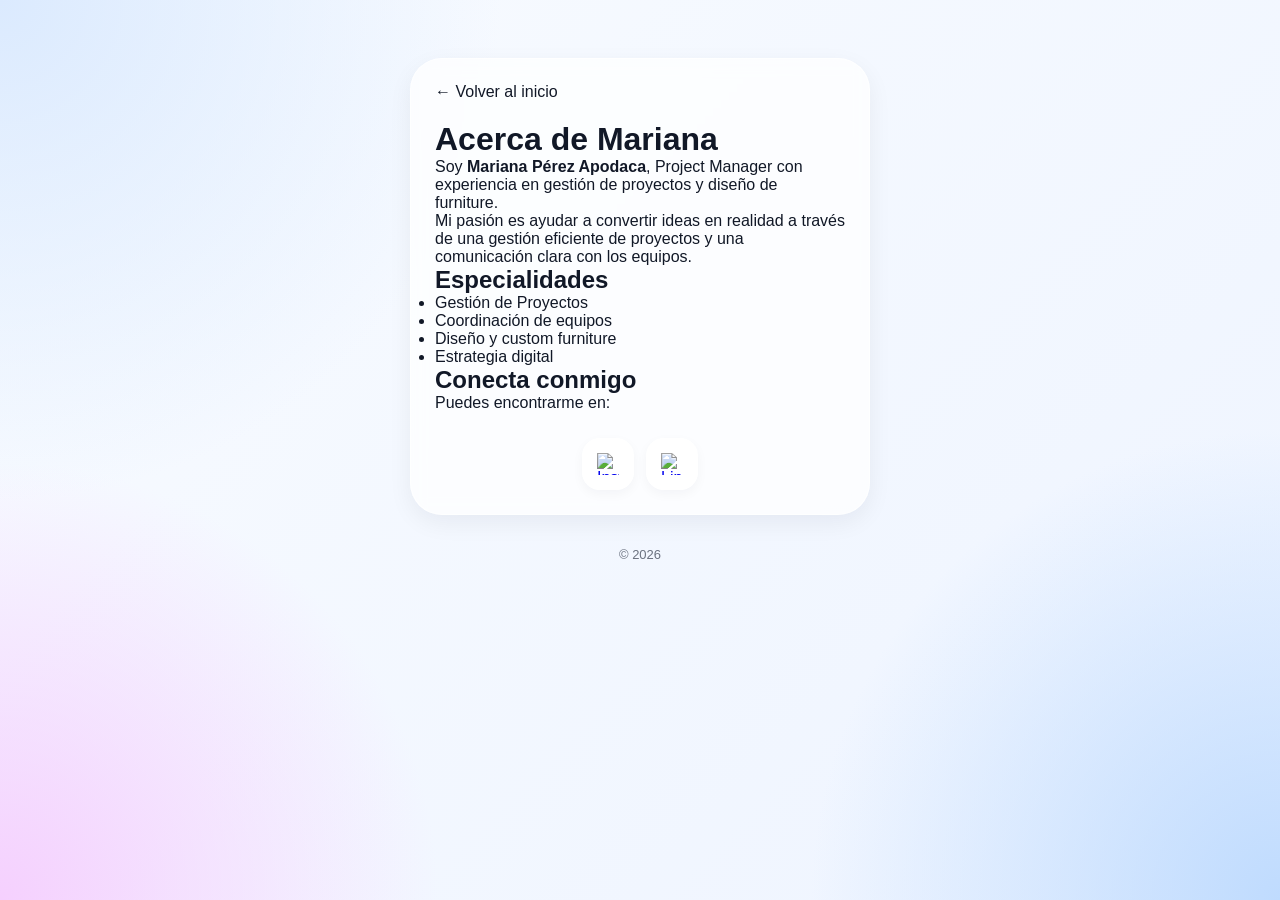
==== acerca-de.html @ c3154f87 "Add about page (acerca-de.html)" ====
<!DOCTYPE html>
<html lang="es">
<head>

<meta charset="UTF-8">
<meta name="viewport" content="width=device-width, initial-scale=1">

<title>Acerca de Mariana Pérez - Project Manager</title>

<meta name="description" content="Conoce más sobre Mariana Pérez Apodaca, Project Manager especializada en furniture design.">

<meta name="theme-color" content="#eef4ff">

<meta property="og:title" content="Acerca de Mariana | Project Manager">
<meta property="og:description" content="Conoce más sobre Mariana Pérez Apodaca, especialista en gestión de proyectos de furniture.">
<meta property="og:image" content="https://marianaperezarq.github.io/assets/img/mariana96.png">
<meta property="og:url" content="https://marianaperezarq.github.io/acerca-de.html">
<meta property="og:type" content="website">

<link rel="canonical" href="https://marianaperezarq.github.io/acerca-de.html">

<link rel="icon" href="/assets/img/favicon.ico">

<link
rel="preload"
href="/assets/font/PlusJakartaSans-Regular.woff2"
as="font"
type="font/woff2"
crossorigin>

<link
rel="preload"
href="style.css"
as="style"
onload="this.onload=null;this.rel='stylesheet'">

<noscript>
<link rel="stylesheet" href="style.css">
</noscript>

</head>

<body>

<div class="bg"></div>

<div class="container">

<div class="card reveal">

<a href="/" style="text-decoration: none; color: inherit; margin-bottom: 20px; display: inline-block;">
← Volver al inicio
</a>

<h1>Acerca de Mariana</h1>

<p>
Soy <strong>Mariana Pérez Apodaca</strong>, Project Manager con experiencia en gestión de proyectos y diseño de furniture.
</p>

<p>
Mi pasión es ayudar a convertir ideas en realidad a través de una gestión eficiente de proyectos y una comunicación clara con los equipos.
</p>

<h2>Especialidades</h2>

<ul>
<li>Gestión de Proyectos</li>
<li>Coordinación de equipos</li>
<li>Diseño y custom furniture</li>
<li>Estrategia digital</li>
</ul>

<h2>Conecta conmigo</h2>

<p>
Puedes encontrarme en:
</p>

<div class="social">

<a
href="https://instagram.com/marianaperezapodaca"
target="_blank"
rel="noopener"
aria-label="Instagram">

<img
src="/assets/icons/instagram.svg"
width="22"
height="22"
alt="Instagram">

</a>

<a
href="https://www.linkedin.com/in/marianaperezapodaca"
target="_blank"
rel="noopener"
aria-label="LinkedIn">

<img
src="/assets/icons/linkedin.svg"
width="22"
height="22"
alt="LinkedIn">

</a>

</div>

</div>

<div class="footer">
© 2026
</div>

</div>

<script>

const reveal=document.querySelectorAll('.reveal');

const observer=new IntersectionObserver(entries=>{

entries.forEach(entry=>{

if(entry.isIntersecting){
entry.target.classList.add('show');
}

});

},{threshold:.1});

reveal.forEach(el=>observer.observe(el));

</script>

</body>
</html>
---- style.css ----
@font-face {
  font-family: 'Jakarta';
  src: url('assets/font/PlusJakartaSans-Regular.woff2') format('woff2');
  font-display: swap;
}

*{
  margin:0;
  padding:0;
  box-sizing:border-box;
  font-family:'Jakarta',sans-serif;
  will-change:auto !important;
}

html{
  scroll-behavior:smooth;
}

body{
  min-height:100vh;
  display:flex;
  justify-content:center;
  padding:40px 20px;
  overflow-x:hidden;
  background:#f6f9ff;
  position:relative;
  -webkit-tap-highlight-color:transparent;
  color:#111827;
}

/* =========================
   LIGHT BACKGROUND
========================= */

.bg{
  position:fixed;
  inset:0;
  z-index:-1;

  background:
    radial-gradient(circle at top left,#dbeafe 0%,transparent 32%),
    radial-gradient(circle at bottom right,#bfdbfe 0%,transparent 30%),
    radial-gradient(circle at bottom left,#f5d0fe 0%,transparent 28%),
    linear-gradient(135deg,#f8fbff,#eef4ff);
}

/* =========================
   CONTAINER
========================= */

.container{
  width:100%;
  max-width:460px;
  position:relative;
  z-index:2;
}

/* =========================
   CARD
========================= */

.card{
  background:rgba(255,255,255,.72);
  border:1px solid rgba(255,255,255,.7);

  border-radius:32px;

  padding:24px;
  margin-bottom:24px;

  backdrop-filter:blur(8px);
  -webkit-backdrop-filter:blur(8px);

  box-shadow:
    0 8px 24px rgba(15,23,42,.06);

  transform:translateY(24px);
  opacity:0;

  transition:
    transform .6s ease,
    opacity .6s ease;
}

.card.show{
  transform:translateY(0);
  opacity:1;
}

/* =========================
   PROFILE
========================= */

.profile-row{
  display:flex;
  align-items:center;
  gap:18px;
}

.avatar{
  width:86px;
  height:86px;

  border-radius:50%;
  object-fit:cover;
  flex-shrink:0;

  border:3px solid rgba(255,255,255,.8);
}

.profile h1{
  font-size:34px;
  line-height:1;
  margin-bottom:8px;
  color:#111827;
}

.profile p{
  font-size:15px;
  color:#6b7280;
  line-height:1.5;
}

/* =========================
   SOCIAL
========================= */

.social{
  display:flex;
  justify-content:center;
  gap:12px;

  margin-top:26px;
}

.social a{
  width:52px;
  height:52px;

  display:flex;
  align-items:center;
  justify-content:center;

  border-radius:18px;

  background:rgba(255,255,255,.92);

  border:1px solid rgba(255,255,255,.85);

  text-decoration:none;

  transition:.2s ease;

  box-shadow:
    0 4px 12px rgba(15,23,42,.04);
}

.social a:hover{
  transform:translateY(-2px);
}

.social img{
  width:22px;
  height:22px;
  display:block;
}

/* =========================
   LINKS
========================= */

.links{
  padding:24px 20px;
}

.btn{
  display:flex;
  align-items:center;
  justify-content:space-between;

  padding:18px 20px;

  margin:14px 0;

  border-radius:22px;

  background:rgba(255,255,255,.92);

  border:1px solid rgba(255,255,255,.85);

  text-decoration:none;
  color:#111827;

  box-shadow:
    0 4px 12px rgba(15,23,42,.04);

  transition:.2s ease;
}

.btn:hover{
  transform:translateX(3px);
}

.btn-left{
  display:flex;
  align-items:center;
  gap:14px;

  font-size:16px;
  font-weight:500;
}

.btn-left img{
  width:20px;
  height:20px;
}

.btn-right{
  opacity:.55;
}

.btn-right img{
  width:18px;
  height:18px;
}

/* =========================
   GALLERY
========================= */

.gallery h2{
  font-size:20px;
  color:#111827;
  margin-bottom:18px;
}

.grid{
  display:grid;
  grid-template-columns:repeat(2,1fr);
  gap:16px;
}

.item{
  position:relative;
  aspect-ratio:1/1;
}

.item img{
  width:100%;
  height:100%;

  object-fit:cover;

  border-radius:22px;

  display:block;
}

.item a{
  position:absolute;
  right:10px;
  bottom:10px;

  width:38px;
  height:38px;

  display:flex;
  align-items:center;
  justify-content:center;

  border-radius:14px;

  background:rgba(255,255,255,.92);

  text-decoration:none;

  box-shadow:
    0 4px 12px rgba(15,23,42,.08);
}

.item a img{
  width:18px;
  height:18px;
}

/* =========================
   FOOTER
========================= */

.footer{
  text-align:center;
  color:#6b7280;
  font-size:13px;
  padding:8px 0 24px;
}

/* =========================
   MOBILE
========================= */

@media(max-width:480px){

body{
padding:24px 14px;
}

.card{
padding:20px;
border-radius:28px;
}

.profile h1{
font-size:30px;
}

.social{
gap:10px;
}

.social a{
width:48px;
height:48px;
}

}

/* =========================
   DESKTOP
========================= */

@media(min-width:1024px){

.container{
margin-top:18px;
}

}
---- style.css ----
@font-face {
  font-family: 'Jakarta';
  src: url('assets/font/PlusJakartaSans-Regular.woff2') format('woff2');
  font-display: swap;
}

*{
  margin:0;
  padding:0;
  box-sizing:border-box;
  font-family:'Jakarta',sans-serif;
  will-change:auto !important;
}

html{
  scroll-behavior:smooth;
}

body{
  min-height:100vh;
  display:flex;
  justify-content:center;
  padding:40px 20px;
  overflow-x:hidden;
  background:#f6f9ff;
  position:relative;
  -webkit-tap-highlight-color:transparent;
  color:#111827;
}

/* =========================
   LIGHT BACKGROUND
========================= */

.bg{
  position:fixed;
  inset:0;
  z-index:-1;

  background:
    radial-gradient(circle at top left,#dbeafe 0%,transparent 32%),
    radial-gradient(circle at bottom right,#bfdbfe 0%,transparent 30%),
    radial-gradient(circle at bottom left,#f5d0fe 0%,transparent 28%),
    linear-gradient(135deg,#f8fbff,#eef4ff);
}

/* =========================
   CONTAINER
========================= */

.container{
  width:100%;
  max-width:460px;
  position:relative;
  z-index:2;
}

/* =========================
   CARD
========================= */

.card{
  background:rgba(255,255,255,.72);
  border:1px solid rgba(255,255,255,.7);

  border-radius:32px;

  padding:24px;
  margin-bottom:24px;

  backdrop-filter:blur(8px);
  -webkit-backdrop-filter:blur(8px);

  box-shadow:
    0 8px 24px rgba(15,23,42,.06);

  transform:translateY(24px);
  opacity:0;

  transition:
    transform .6s ease,
    opacity .6s ease;
}

.card.show{
  transform:translateY(0);
  opacity:1;
}

/* =========================
   PROFILE
========================= */

.profile-row{
  display:flex;
  align-items:center;
  gap:18px;
}

.avatar{
  width:86px;
  height:86px;

  border-radius:50%;
  object-fit:cover;
  flex-shrink:0;

  border:3px solid rgba(255,255,255,.8);
}

.profile h1{
  font-size:34px;
  line-height:1;
  margin-bottom:8px;
  color:#111827;
}

.profile p{
  font-size:15px;
  color:#6b7280;
  line-height:1.5;
}

/* =========================
   SOCIAL
========================= */

.social{
  display:flex;
  justify-content:center;
  gap:12px;

  margin-top:26px;
}

.social a{
  width:52px;
  height:52px;

  display:flex;
  align-items:center;
  justify-content:center;

  border-radius:18px;

  background:rgba(255,255,255,.92);

  border:1px solid rgba(255,255,255,.85);

  text-decoration:none;

  transition:.2s ease;

  box-shadow:
    0 4px 12px rgba(15,23,42,.04);
}

.social a:hover{
  transform:translateY(-2px);
}

.social img{
  width:22px;
  height:22px;
  display:block;
}

/* =========================
   LINKS
========================= */

.links{
  padding:24px 20px;
}

.btn{
  display:flex;
  align-items:center;
  justify-content:space-between;

  padding:18px 20px;

  margin:14px 0;

  border-radius:22px;

  background:rgba(255,255,255,.92);

  border:1px solid rgba(255,255,255,.85);

  text-decoration:none;
  color:#111827;

  box-shadow:
    0 4px 12px rgba(15,23,42,.04);

  transition:.2s ease;
}

.btn:hover{
  transform:translateX(3px);
}

.btn-left{
  display:flex;
  align-items:center;
  gap:14px;

  font-size:16px;
  font-weight:500;
}

.btn-left img{
  width:20px;
  height:20px;
}

.btn-right{
  opacity:.55;
}

.btn-right img{
  width:18px;
  height:18px;
}

/* =========================
   GALLERY
========================= */

.gallery h2{
  font-size:20px;
  color:#111827;
  margin-bottom:18px;
}

.grid{
  display:grid;
  grid-template-columns:repeat(2,1fr);
  gap:16px;
}

.item{
  position:relative;
  aspect-ratio:1/1;
}

.item img{
  width:100%;
  height:100%;

  object-fit:cover;

  border-radius:22px;

  display:block;
}

.item a{
  position:absolute;
  right:10px;
  bottom:10px;

  width:38px;
  height:38px;

  display:flex;
  align-items:center;
  justify-content:center;

  border-radius:14px;

  background:rgba(255,255,255,.92);

  text-decoration:none;

  box-shadow:
    0 4px 12px rgba(15,23,42,.08);
}

.item a img{
  width:18px;
  height:18px;
}

/* =========================
   FOOTER
========================= */

.footer{
  text-align:center;
  color:#6b7280;
  font-size:13px;
  padding:8px 0 24px;
}

/* =========================
   MOBILE
========================= */

@media(max-width:480px){

body{
padding:24px 14px;
}

.card{
padding:20px;
border-radius:28px;
}

.profile h1{
font-size:30px;
}

.social{
gap:10px;
}

.social a{
width:48px;
height:48px;
}

}

/* =========================
   DESKTOP
========================= */

@media(min-width:1024px){

.container{
margin-top:18px;
}

}
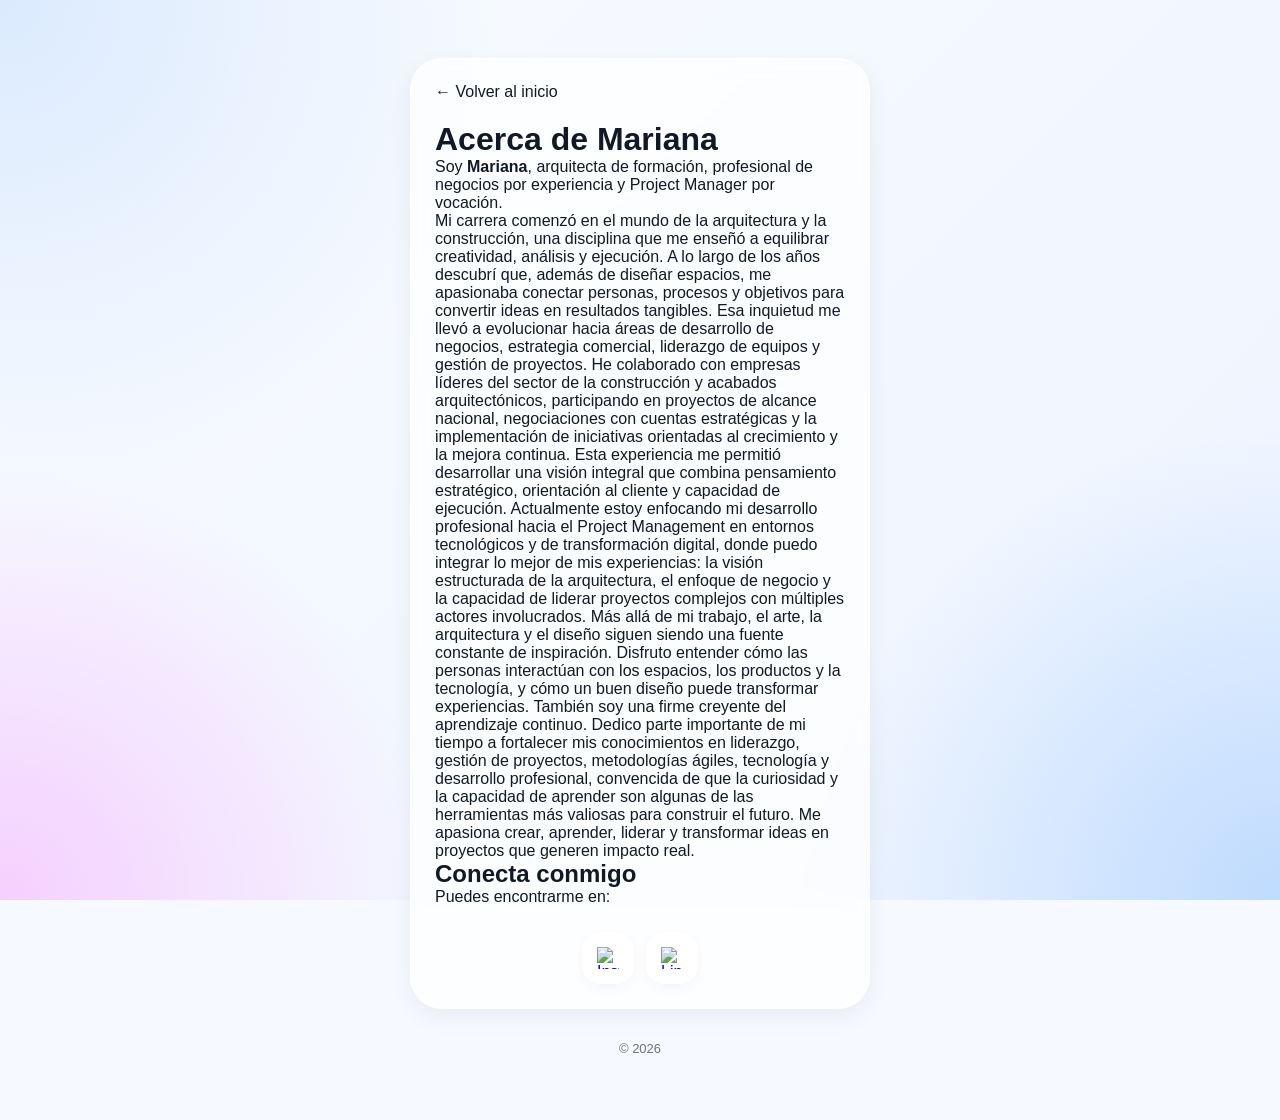
==== commit 5abab46d: "Revise meta tags and personal introduction content Updated the title and description meta tags to re" ====
--- a/acerca-de.html
+++ b/acerca-de.html
@@ -5,14 +5,14 @@
 <meta charset="UTF-8">
 <meta name="viewport" content="width=device-width, initial-scale=1">
 
-<title>Acerca de Mariana Pérez - Project Manager</title>
+<title>¡Hola! </title>
 
-<meta name="description" content="Conoce más sobre Mariana Pérez Apodaca, Project Manager especializada en furniture design.">
+<meta name="description" content="Soy Mariana, arquitecta de formación, profesional de negocios por experiencia y Project Manager por vocación.">
 
 <meta name="theme-color" content="#eef4ff">
 
 <meta property="og:title" content="Acerca de Mariana | Project Manager">
-<meta property="og:description" content="Conoce más sobre Mariana Pérez Apodaca, especialista en gestión de proyectos de furniture.">
+<meta property="og:description" content="Conoce más sobre Mariana Pérez Apodaca.">
 <meta property="og:image" content="https://marianaperezarq.github.io/assets/img/mariana96.png">
 <meta property="og:url" content="https://marianaperezarq.github.io/acerca-de.html">
 <meta property="og:type" content="website">
@@ -55,21 +55,26 @@
 <h1>Acerca de Mariana</h1>
 
 <p>
-Soy <strong>Mariana Pérez Apodaca</strong>, Project Manager con experiencia en gestión de proyectos y diseño de furniture.
+  
+Soy <strong> Mariana</strong>, arquitecta de formación, profesional de negocios por experiencia y Project Manager por vocación.
 </p>
 
+  
 <p>
-Mi pasión es ayudar a convertir ideas en realidad a través de una gestión eficiente de proyectos y una comunicación clara con los equipos.
+Mi carrera comenzó en el mundo de la arquitectura y la construcción, una disciplina que me enseñó a equilibrar creatividad, análisis y ejecución. A lo largo de los años descubrí que, además de diseñar espacios, me apasionaba conectar personas, procesos y objetivos para convertir ideas en resultados tangibles. Esa inquietud me llevó a evolucionar hacia áreas de desarrollo de negocios, estrategia comercial, liderazgo de equipos y gestión de proyectos.
+
+He colaborado con empresas líderes del sector de la construcción y acabados arquitectónicos, participando en proyectos de alcance nacional, negociaciones con cuentas estratégicas y la implementación de iniciativas orientadas al crecimiento y la mejora continua. Esta experiencia me permitió desarrollar una visión integral que combina pensamiento estratégico, orientación al cliente y capacidad de ejecución.
+
+Actualmente estoy enfocando mi desarrollo profesional hacia el Project Management en entornos tecnológicos y de transformación digital, donde puedo integrar lo mejor de mis experiencias: la visión estructurada de la arquitectura, el enfoque de negocio y la capacidad de liderar proyectos complejos con múltiples actores involucrados.
+
+Más allá de mi trabajo, el arte, la arquitectura y el diseño siguen siendo una fuente constante de inspiración. Disfruto entender cómo las personas interactúan con los espacios, los productos y la tecnología, y cómo un buen diseño puede transformar experiencias.
+
+También soy una firme creyente del aprendizaje continuo. Dedico parte importante de mi tiempo a fortalecer mis conocimientos en liderazgo, gestión de proyectos, metodologías ágiles, tecnología y desarrollo profesional, convencida de que la curiosidad y la capacidad de aprender son algunas de las herramientas más valiosas para construir el futuro.
+
+Me apasiona crear, aprender, liderar y transformar ideas en proyectos que generen impacto real.
 </p>
 
-<h2>Especialidades</h2>
 
-<ul>
-<li>Gestión de Proyectos</li>
-<li>Coordinación de equipos</li>
-<li>Diseño y custom furniture</li>
-<li>Estrategia digital</li>
-</ul>
 
 <h2>Conecta conmigo</h2>
 
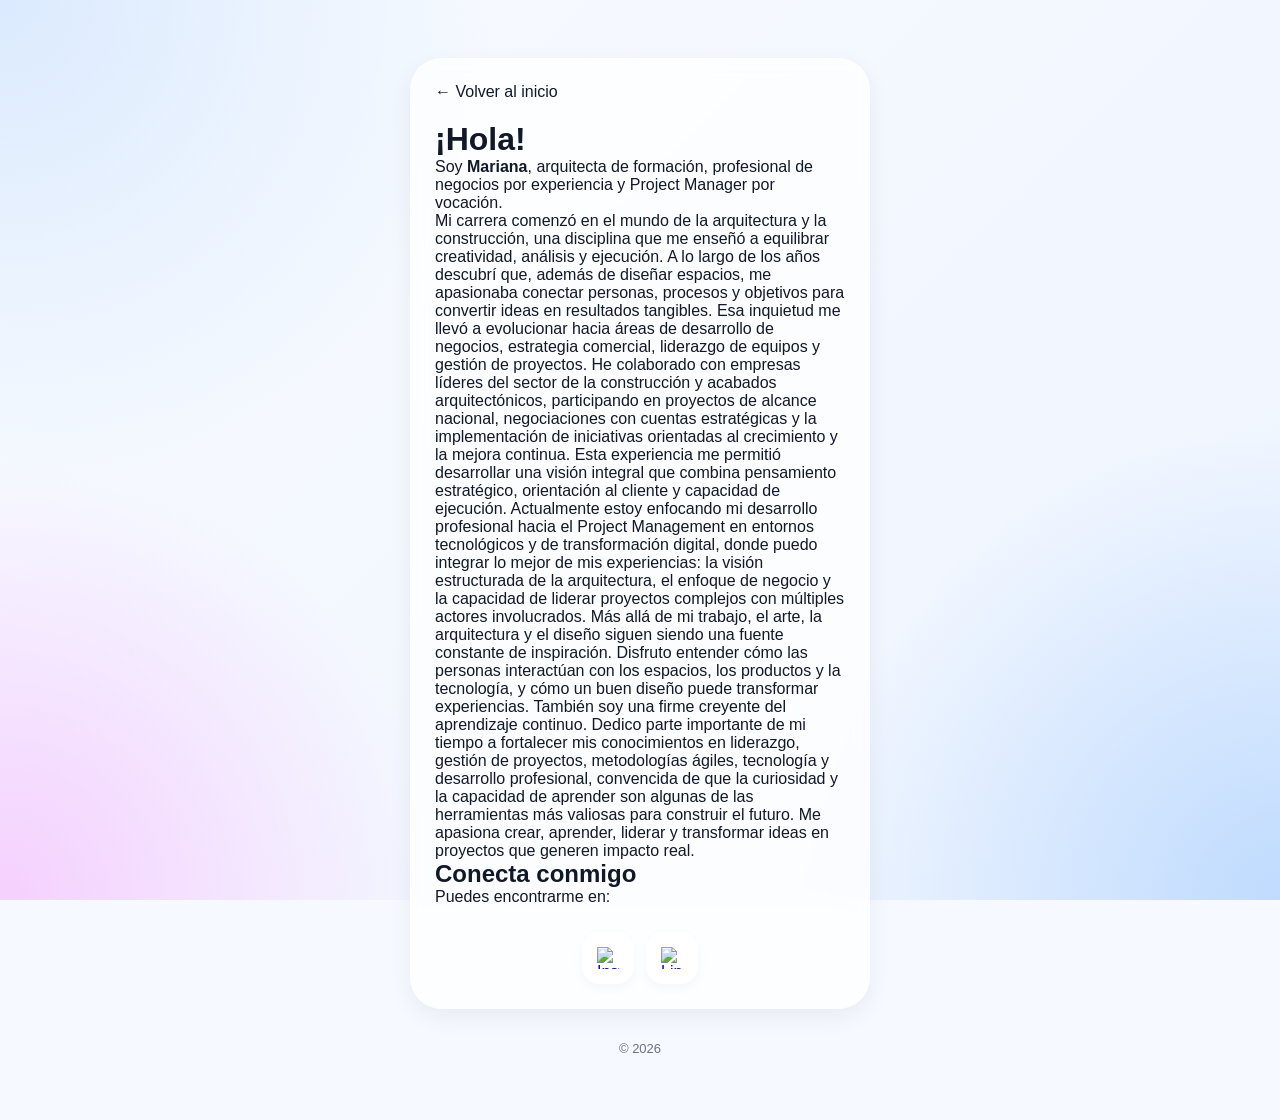
==== commit 0d7feb94: "Change title and heading to '¡Hola!'" ====
--- a/acerca-de.html
+++ b/acerca-de.html
@@ -11,7 +11,7 @@
 
 <meta name="theme-color" content="#eef4ff">
 
-<meta property="og:title" content="Acerca de Mariana | Project Manager">
+<meta property="og:title" content="¡Hola!">
 <meta property="og:description" content="Conoce más sobre Mariana Pérez Apodaca.">
 <meta property="og:image" content="https://marianaperezarq.github.io/assets/img/mariana96.png">
 <meta property="og:url" content="https://marianaperezarq.github.io/acerca-de.html">
@@ -52,11 +52,15 @@
 ← Volver al inicio
 </a>
 
-<h1>Acerca de Mariana</h1>
+<h1>¡Hola!</h1>
+  
 
 <p>
   
+  
 Soy <strong> Mariana</strong>, arquitecta de formación, profesional de negocios por experiencia y Project Manager por vocación.
+
+  
 </p>
 
   
@@ -74,10 +78,13 @@
 Me apasiona crear, aprender, liderar y transformar ideas en proyectos que generen impacto real.
 </p>
 
+  
 
 
 <h2>Conecta conmigo</h2>
 
+
+  
 <p>
 Puedes encontrarme en:
 </p>
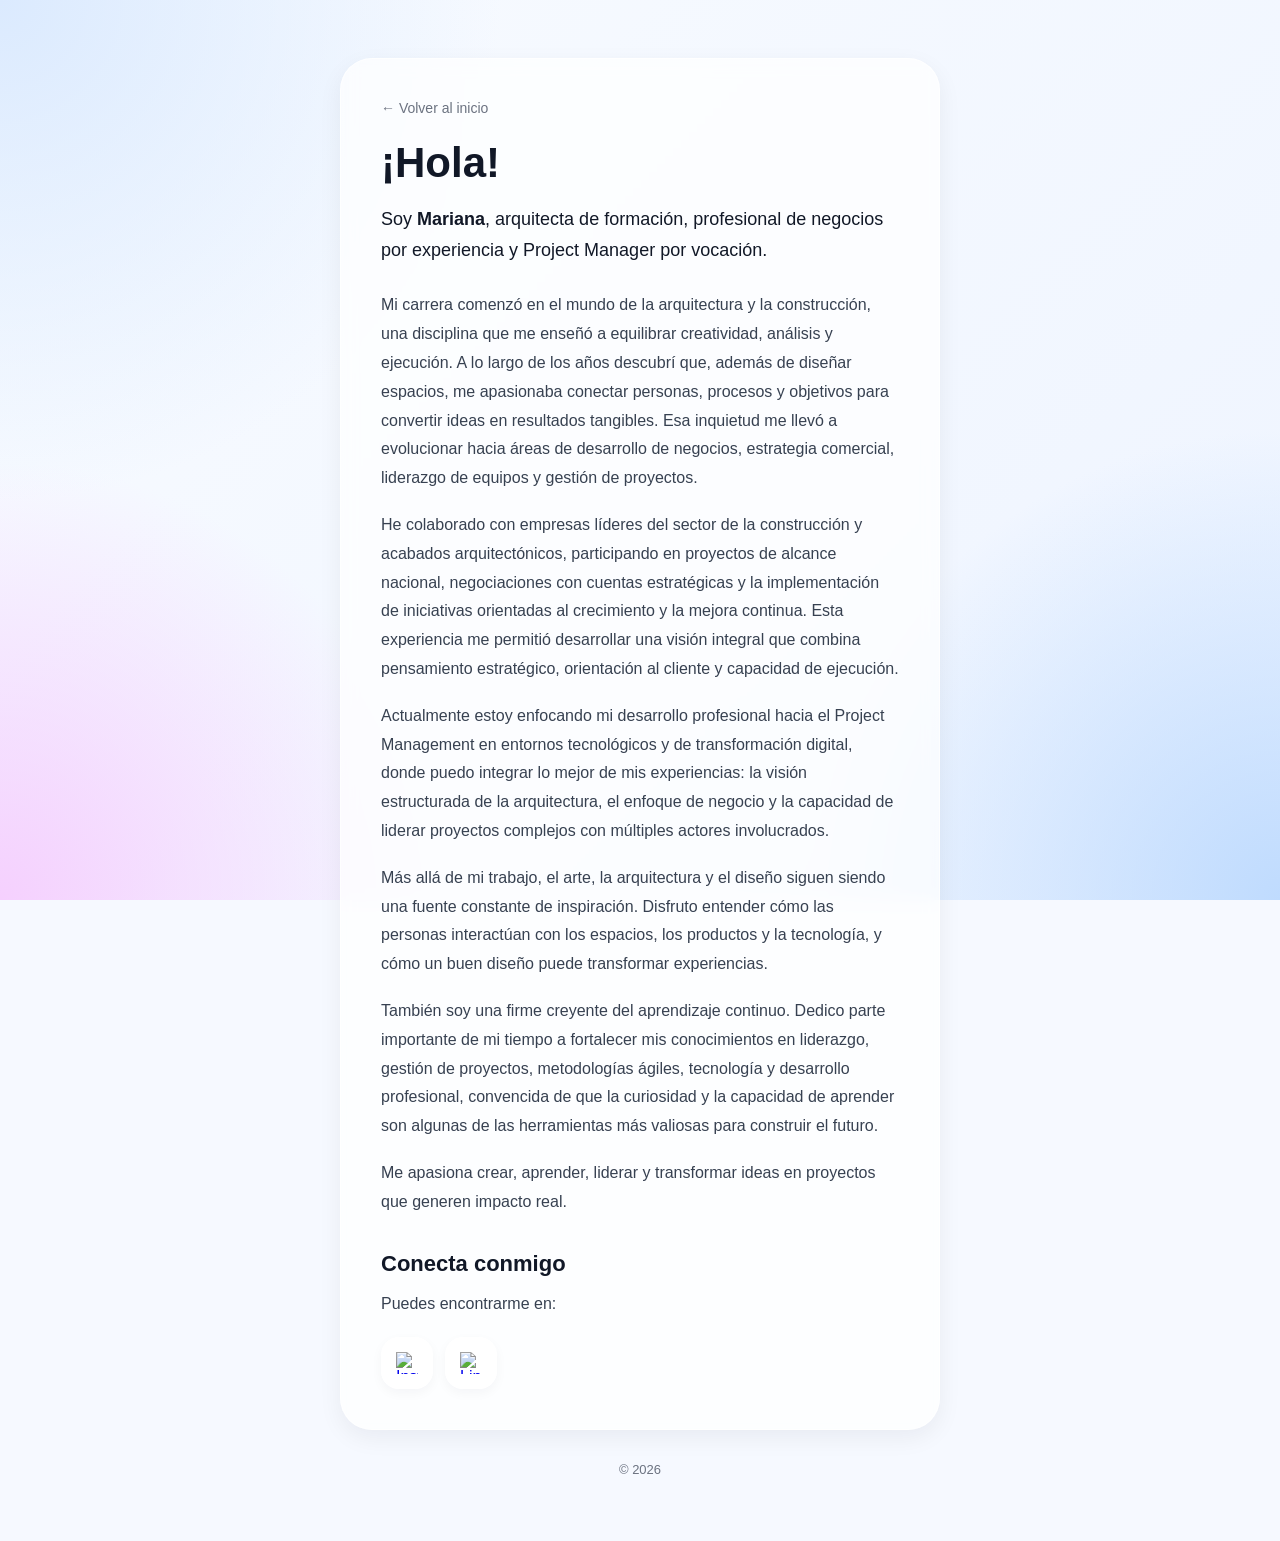
==== commit 459f2b88: "Add files via upload" ====
--- a/acerca-de.html
+++ b/acerca-de.html
@@ -46,37 +46,44 @@
 
 <div class="container">
 
-<div class="card reveal">
+<div class="card about-card reveal">
 
-<a href="/" style="text-decoration: none; color: inherit; margin-bottom: 20px; display: inline-block;">
+<a href="/" class="back-link">
 ← Volver al inicio
 </a>
 
 <h1>¡Hola!</h1>
   
 
-<p>
-  
-  
-Soy <strong> Mariana</strong>, arquitecta de formación, profesional de negocios por experiencia y Project Manager por vocación.
-
-  
+<p class="about-intro">
+Soy <strong>Mariana</strong>, arquitecta de formación, profesional de negocios por experiencia y Project Manager por vocación.
 </p>
 
-  
+<div class="about-text">
 <p>
 Mi carrera comenzó en el mundo de la arquitectura y la construcción, una disciplina que me enseñó a equilibrar creatividad, análisis y ejecución. A lo largo de los años descubrí que, además de diseñar espacios, me apasionaba conectar personas, procesos y objetivos para convertir ideas en resultados tangibles. Esa inquietud me llevó a evolucionar hacia áreas de desarrollo de negocios, estrategia comercial, liderazgo de equipos y gestión de proyectos.
+</p>
 
+<p>
 He colaborado con empresas líderes del sector de la construcción y acabados arquitectónicos, participando en proyectos de alcance nacional, negociaciones con cuentas estratégicas y la implementación de iniciativas orientadas al crecimiento y la mejora continua. Esta experiencia me permitió desarrollar una visión integral que combina pensamiento estratégico, orientación al cliente y capacidad de ejecución.
+</p>
 
+<p>
 Actualmente estoy enfocando mi desarrollo profesional hacia el Project Management en entornos tecnológicos y de transformación digital, donde puedo integrar lo mejor de mis experiencias: la visión estructurada de la arquitectura, el enfoque de negocio y la capacidad de liderar proyectos complejos con múltiples actores involucrados.
+</p>
 
+<p>
 Más allá de mi trabajo, el arte, la arquitectura y el diseño siguen siendo una fuente constante de inspiración. Disfruto entender cómo las personas interactúan con los espacios, los productos y la tecnología, y cómo un buen diseño puede transformar experiencias.
+</p>
 
+<p>
 También soy una firme creyente del aprendizaje continuo. Dedico parte importante de mi tiempo a fortalecer mis conocimientos en liderazgo, gestión de proyectos, metodologías ágiles, tecnología y desarrollo profesional, convencida de que la curiosidad y la capacidad de aprender son algunas de las herramientas más valiosas para construir el futuro.
+</p>
 
+<p>
 Me apasiona crear, aprender, liderar y transformar ideas en proyectos que generen impacto real.
 </p>
+</div>
 
   
 
--- a/style.css
+++ b/style.css
@@ -50,7 +50,7 @@
 
 .container{
   width:100%;
-  max-width:460px;
+  max-width:600px;
   position:relative;
   z-index:2;
 }
@@ -65,7 +65,7 @@
 
   border-radius:32px;
 
-  padding:24px;
+  padding:32px;
   margin-bottom:24px;
 
   backdrop-filter:blur(8px);
@@ -281,6 +281,66 @@
 .item a img{
   width:18px;
   height:18px;
+}
+
+
+/* =========================
+   ABOUT PAGE
+========================= */
+
+.back-link{
+  display:inline-block;
+  margin-bottom:24px;
+  color:#6b7280;
+  font-size:14px;
+  text-decoration:none;
+}
+
+.back-link:hover{
+  color:#111827;
+}
+
+.about-card{
+  max-width:720px;
+  padding:40px;
+}
+
+.about-card h1{
+  font-size:42px;
+  line-height:1.1;
+  margin-bottom:18px;
+  color:#111827;
+}
+
+.about-card h2{
+  font-size:22px;
+  line-height:1.25;
+  margin-top:34px;
+  margin-bottom:12px;
+  color:#111827;
+}
+
+.about-card p{
+  color:#374151;
+  font-size:16px;
+  line-height:1.8;
+  margin-bottom:18px;
+}
+
+.about-card .about-intro{
+  color:#111827;
+  font-size:18px;
+  line-height:1.7;
+  margin-bottom:26px;
+}
+
+.about-text{
+  max-width:64ch;
+}
+
+.about-card .social{
+  justify-content:flex-start;
+  margin-top:18px;
 }
 
 /* =========================
@@ -322,6 +382,23 @@
 height:48px;
 }
 
+.about-card{
+padding:24px;
+}
+
+.about-card h1{
+font-size:34px;
+}
+
+.about-card p{
+font-size:15px;
+line-height:1.75;
+}
+
+.about-card .about-intro{
+font-size:16px;
+}
+
 }
 
 /* =========================
--- a/style.css
+++ b/style.css
@@ -50,7 +50,7 @@
 
 .container{
   width:100%;
-  max-width:460px;
+  max-width:600px;
   position:relative;
   z-index:2;
 }
@@ -65,7 +65,7 @@
 
   border-radius:32px;
 
-  padding:24px;
+  padding:32px;
   margin-bottom:24px;
 
   backdrop-filter:blur(8px);
@@ -281,6 +281,66 @@
 .item a img{
   width:18px;
   height:18px;
+}
+
+
+/* =========================
+   ABOUT PAGE
+========================= */
+
+.back-link{
+  display:inline-block;
+  margin-bottom:24px;
+  color:#6b7280;
+  font-size:14px;
+  text-decoration:none;
+}
+
+.back-link:hover{
+  color:#111827;
+}
+
+.about-card{
+  max-width:720px;
+  padding:40px;
+}
+
+.about-card h1{
+  font-size:42px;
+  line-height:1.1;
+  margin-bottom:18px;
+  color:#111827;
+}
+
+.about-card h2{
+  font-size:22px;
+  line-height:1.25;
+  margin-top:34px;
+  margin-bottom:12px;
+  color:#111827;
+}
+
+.about-card p{
+  color:#374151;
+  font-size:16px;
+  line-height:1.8;
+  margin-bottom:18px;
+}
+
+.about-card .about-intro{
+  color:#111827;
+  font-size:18px;
+  line-height:1.7;
+  margin-bottom:26px;
+}
+
+.about-text{
+  max-width:64ch;
+}
+
+.about-card .social{
+  justify-content:flex-start;
+  margin-top:18px;
 }
 
 /* =========================
@@ -322,6 +382,23 @@
 height:48px;
 }
 
+.about-card{
+padding:24px;
+}
+
+.about-card h1{
+font-size:34px;
+}
+
+.about-card p{
+font-size:15px;
+line-height:1.75;
+}
+
+.about-card .about-intro{
+font-size:16px;
+}
+
 }
 
 /* =========================
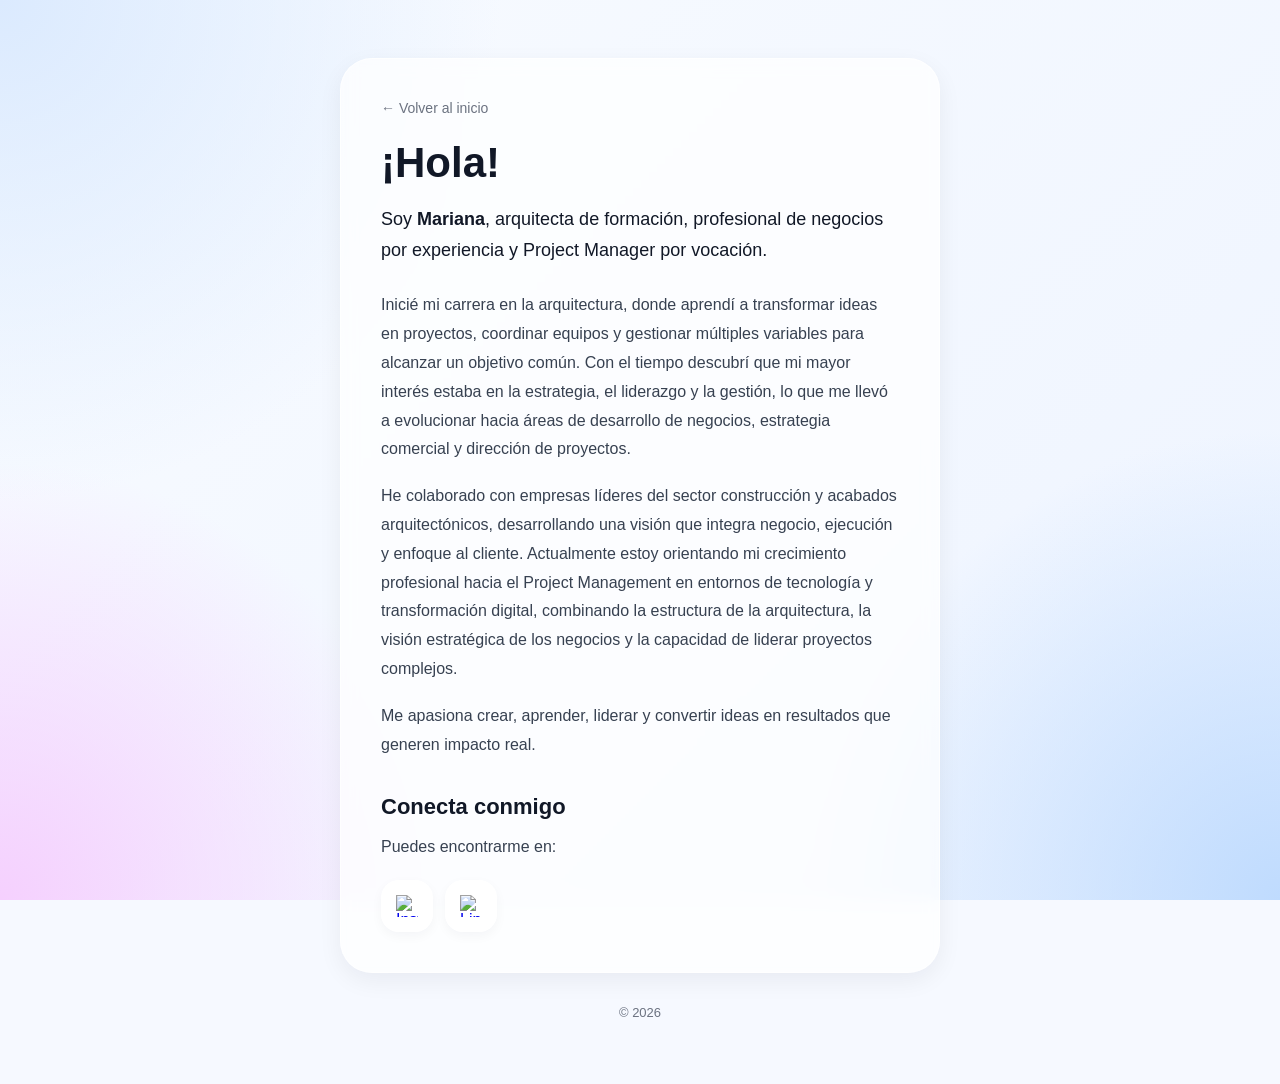
==== commit d48c30ff: "Revise career summary and focus on Project Management" ====
--- a/acerca-de.html
+++ b/acerca-de.html
@@ -61,27 +61,15 @@
 
 <div class="about-text">
 <p>
-Mi carrera comenzó en el mundo de la arquitectura y la construcción, una disciplina que me enseñó a equilibrar creatividad, análisis y ejecución. A lo largo de los años descubrí que, además de diseñar espacios, me apasionaba conectar personas, procesos y objetivos para convertir ideas en resultados tangibles. Esa inquietud me llevó a evolucionar hacia áreas de desarrollo de negocios, estrategia comercial, liderazgo de equipos y gestión de proyectos.
+Inicié mi carrera en la arquitectura, donde aprendí a transformar ideas en proyectos, coordinar equipos y gestionar múltiples variables para alcanzar un objetivo común. Con el tiempo descubrí que mi mayor interés estaba en la estrategia, el liderazgo y la gestión, lo que me llevó a evolucionar hacia áreas de desarrollo de negocios, estrategia comercial y dirección de proyectos.
 </p>
 
 <p>
-He colaborado con empresas líderes del sector de la construcción y acabados arquitectónicos, participando en proyectos de alcance nacional, negociaciones con cuentas estratégicas y la implementación de iniciativas orientadas al crecimiento y la mejora continua. Esta experiencia me permitió desarrollar una visión integral que combina pensamiento estratégico, orientación al cliente y capacidad de ejecución.
+He colaborado con empresas líderes del sector construcción y acabados arquitectónicos, desarrollando una visión que integra negocio, ejecución y enfoque al cliente. Actualmente estoy orientando mi crecimiento profesional hacia el Project Management en entornos de tecnología y transformación digital, combinando la estructura de la arquitectura, la visión estratégica de los negocios y la capacidad de liderar proyectos complejos.
 </p>
 
 <p>
-Actualmente estoy enfocando mi desarrollo profesional hacia el Project Management en entornos tecnológicos y de transformación digital, donde puedo integrar lo mejor de mis experiencias: la visión estructurada de la arquitectura, el enfoque de negocio y la capacidad de liderar proyectos complejos con múltiples actores involucrados.
-</p>
-
-<p>
-Más allá de mi trabajo, el arte, la arquitectura y el diseño siguen siendo una fuente constante de inspiración. Disfruto entender cómo las personas interactúan con los espacios, los productos y la tecnología, y cómo un buen diseño puede transformar experiencias.
-</p>
-
-<p>
-También soy una firme creyente del aprendizaje continuo. Dedico parte importante de mi tiempo a fortalecer mis conocimientos en liderazgo, gestión de proyectos, metodologías ágiles, tecnología y desarrollo profesional, convencida de que la curiosidad y la capacidad de aprender son algunas de las herramientas más valiosas para construir el futuro.
-</p>
-
-<p>
-Me apasiona crear, aprender, liderar y transformar ideas en proyectos que generen impacto real.
+Me apasiona crear, aprender, liderar y convertir ideas en resultados que generen impacto real.
 </p>
 </div>
 
